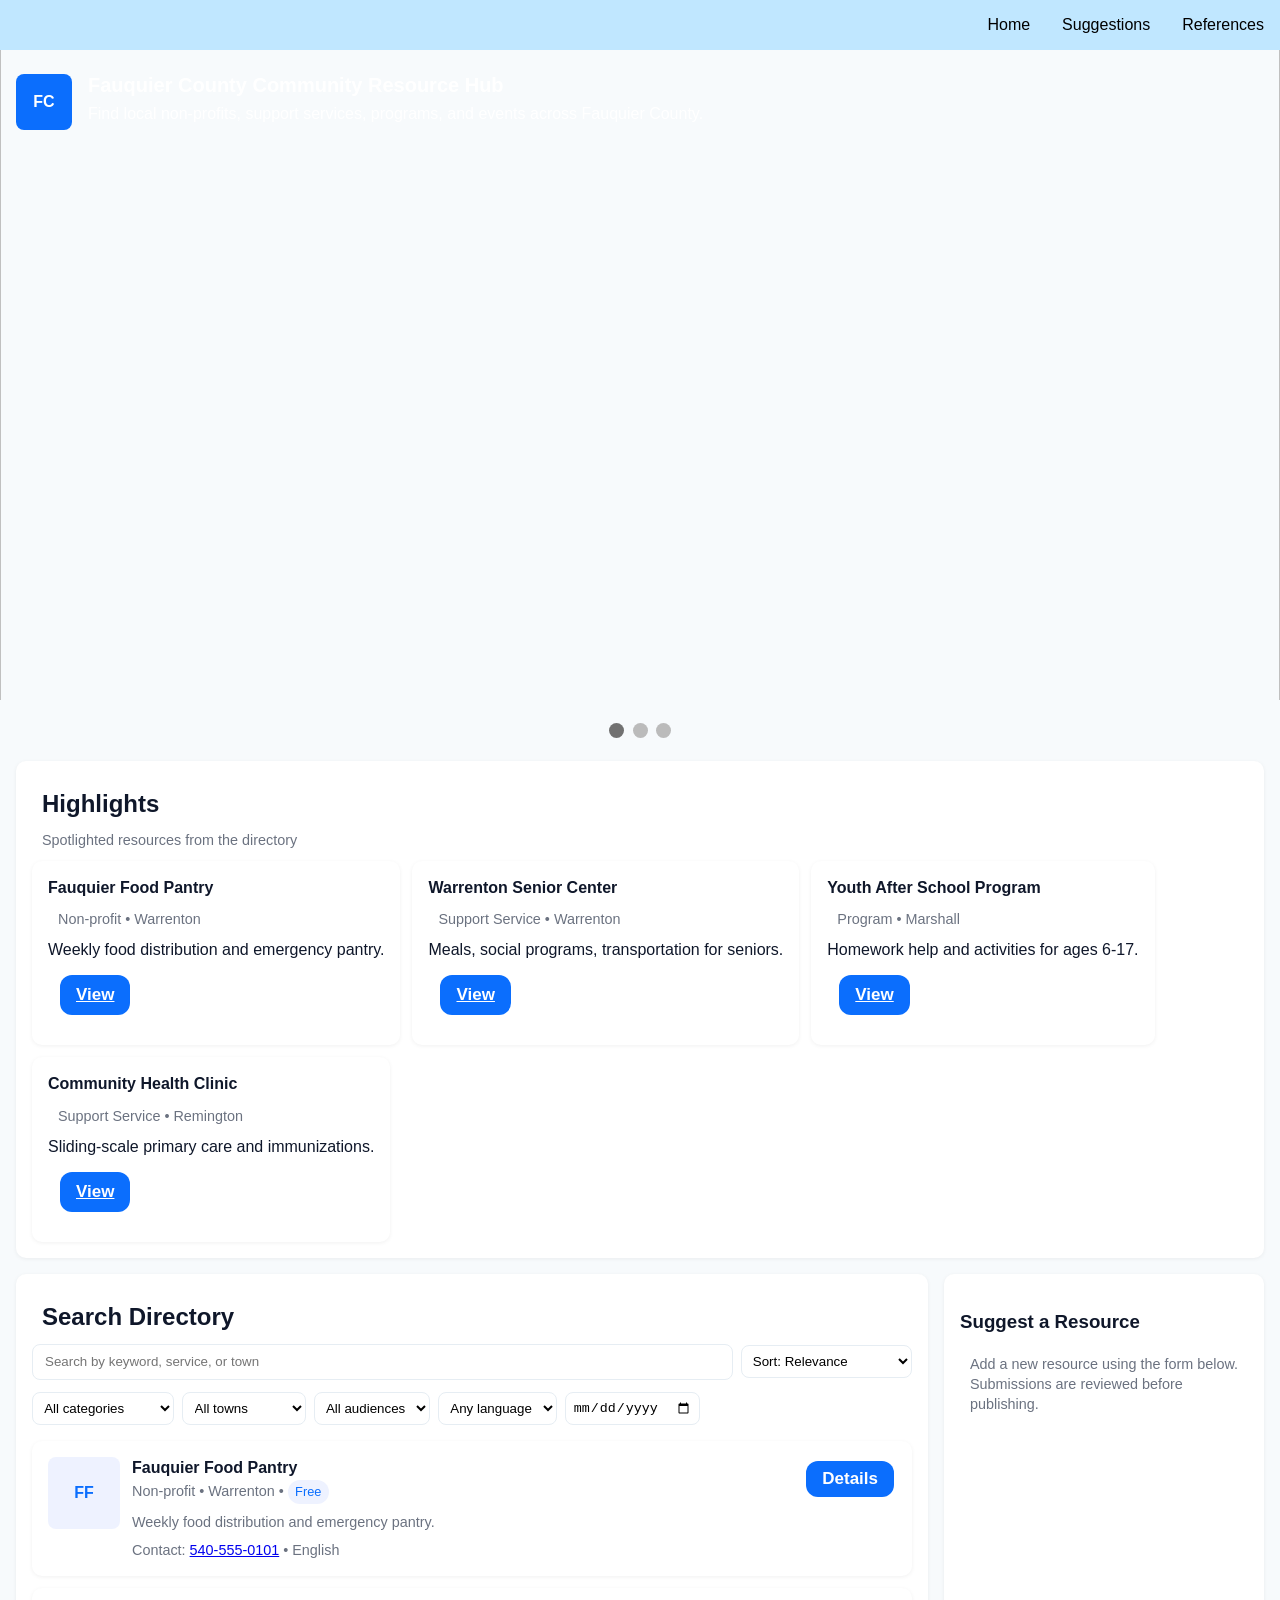
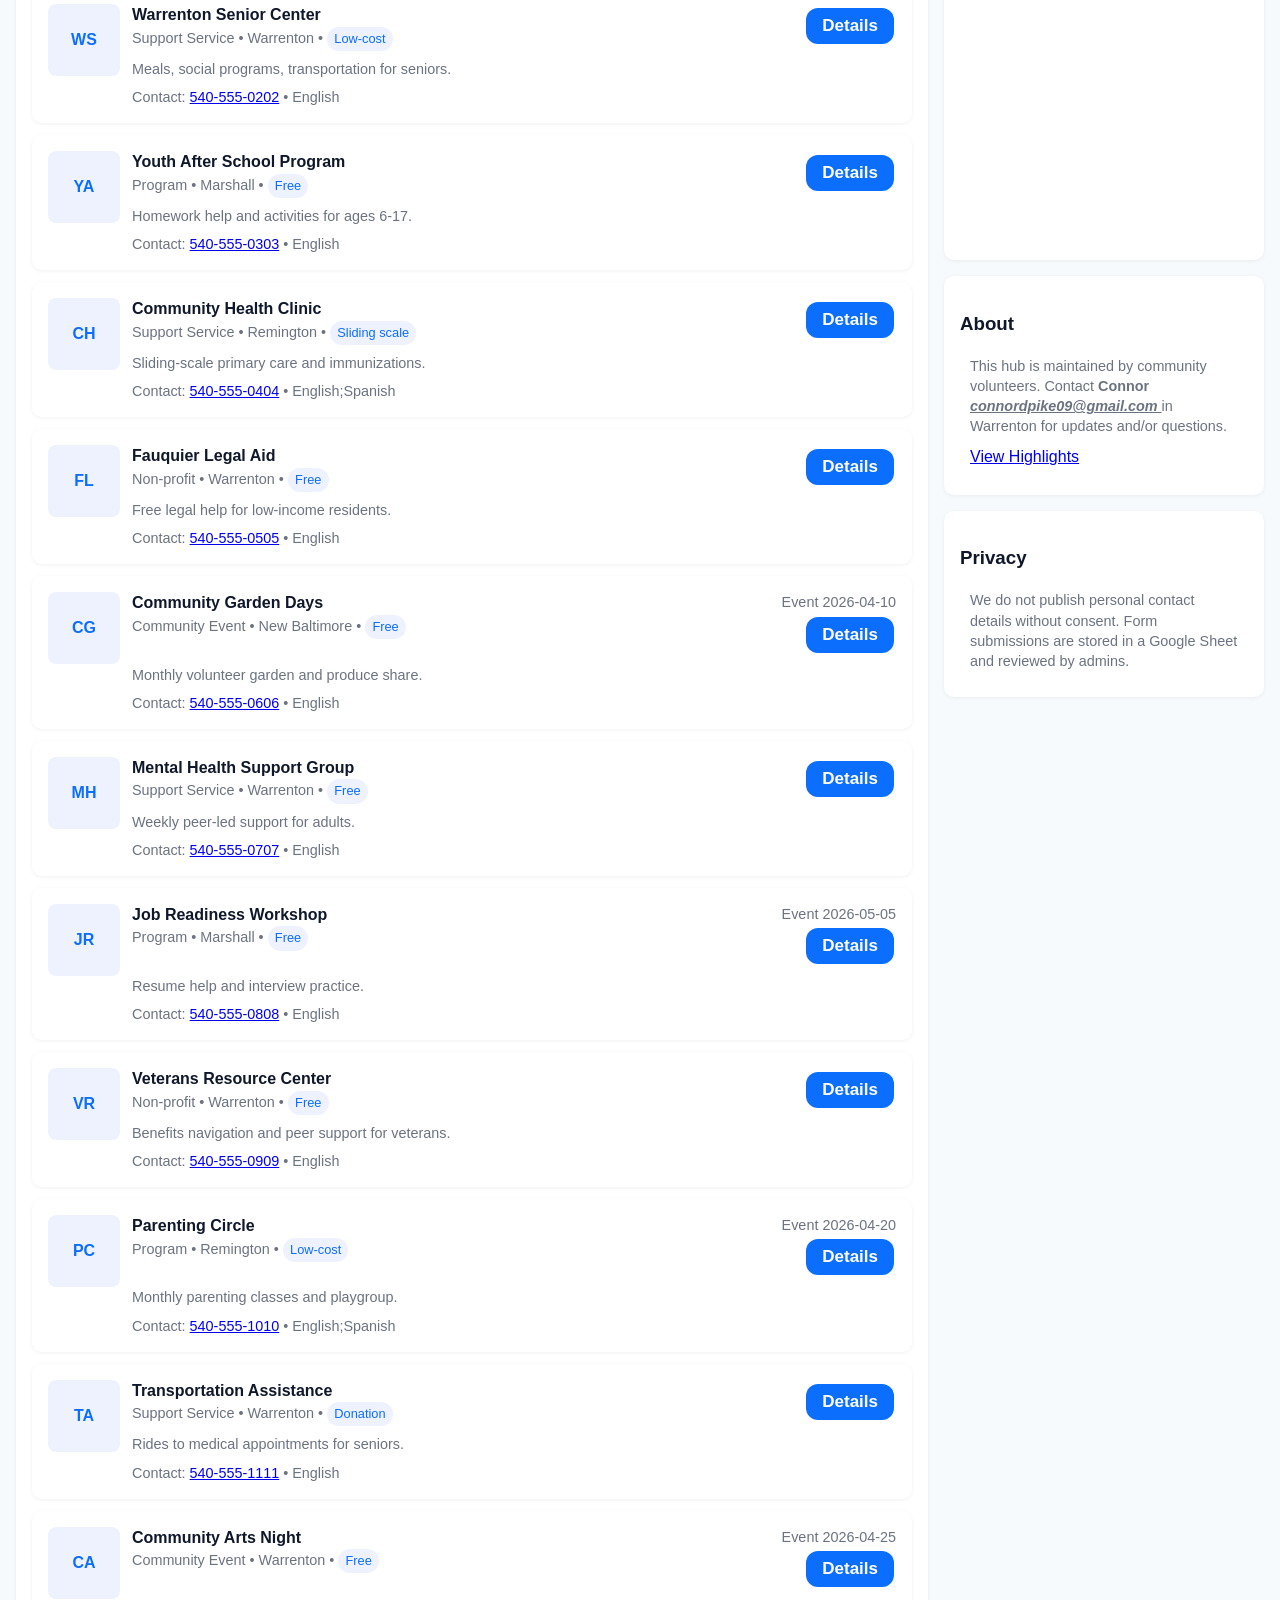
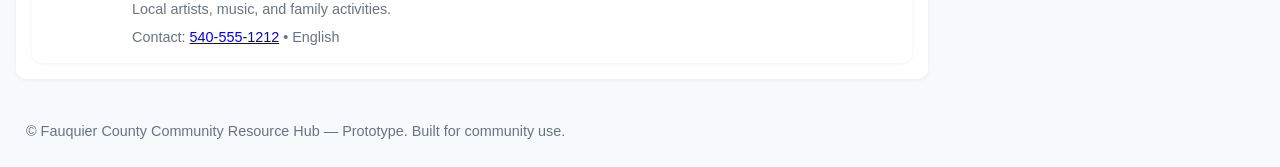
==== index.html @ 09dcc07f "Add files via upload" ====
<html lang="en">
<head>
  <meta charset="utf-8" />
  <meta name="viewport" content="width=device-width,initial-scale=1" />
  <title>Fauquier County Community Resource Hub</title>
  <meta name="description" content="Directory of non-profits, support services, programs, and events in Fauquier County, VA." />
  <link rel="stylesheet" type="text/css" href="styles.css">


  <!-- Structured Data for one highlighted LocalBusiness and an Event example -->
  <script type="application/ld+json">
  {
    "@context":"https://schema.org",
    "@graph":[
      {"@type":"WebSite","url":"https://example.org","name":"Fauquier County Community Resource Hub"},
      {"@type":"LocalBusiness","name":"Fauquier Food Pantry","address":{"@type":"PostalAddress","addressLocality":"Warrenton","addressRegion":"VA"},"telephone":"+1-540-555-0101"}
    ]
  }
  </script>
</head>
<body>
  


<body class="navbar">

<ul class="navbarul">
  <li><a href="ref.html">References</a></li>
  <li><a href="suggestions.html">Suggestions</a></li>
  <li><a href="index.html">Home</a></li>
</ul>


</body>

<!--
<button class="button button1">View</button
-->


  <a class="skip" href="#main">Skip to main content</a>
  <header>
    <div class="container brand" role="banner">
      <div class="logo" aria-hidden="true">FC</div>
      <div>
        <h1>Fauquier County Community Resource Hub</h1>
        <p class="lead">Find local non-profits, support services, programs, and events across Fauquier County.</p>
      </div>
    </div>
  </header>
<!-- Slideshow -->
<div class="slideshow-container">
<div class="slides fade">
  <img src="https://res-console.cloudinary.com/dkpcthobg/thumbnails/v1/image/upload/v1777328068/Y291bnRfMV9rOXB4cTU=/drilldown" style="width:100%">
  <div class="text">Caption Text</div>
</div>

<div class="slides fade">
  <img src="https://res-console.cloudinary.com/dkpcthobg/thumbnails/v1/image/upload/v1777328069/Y291bnRfM19pczMybnQ=/drilldown" style="width:100%">
  <div class="text">Caption Two</div>
</div>

<div class="slides fade">
  <img src="https://res-console.cloudinary.com/dkpcthobg/thumbnails/v1/image/upload/v1777328069/Y291bnRfMl9xcGkxY2c=/drilldown" style="width:100%">
  <div class="text">Caption Three</div>
</div>

</div>
<br>

<div style="text-align:center">
  <span class="dot"></span> 
  <span class="dot"></span> 
  <span class="dot"></span> 
</div>

<script type= "text/javascript" src="script.js"></script>
<!------------------->
  <main id="main" class="container" role="main">
    <!-- Highlight Section -->
    <section aria-labelledby="highlights" class="card" style="margin-bottom:1rem">
      <h2 id="highlights">Highlights</h2>
      <p class="meta">Spotlighted resources from the directory</p>
      <div class="highlight-row" id="highlightRow" aria-live="polite"></div>
    </section>

    <div class="grid">
      <!-- Left: Directory -->
      <div>
        <section class="card" aria-labelledby="searchTitle">
          <h2 id="searchTitle">Search Directory</h2>
          <div class="search-row" role="search" aria-label="Search resources">
            <input id="searchInput" type="search" placeholder="Search by keyword, service, or town" aria-label="Search resources" />
            <div class="sort-row">
              <label for="sortSelect" class="visually-hidden">Sort by</label>
              <select id="sortSelect" aria-label="Sort results">
                <option value="relevance">Sort: Relevance</option>
                <option value="newest">Sort: Newest</option>
                <option value="upcoming">Sort: Upcoming events</option>
              </select>
            </div>
          </div>

          <div class="filters" aria-hidden="false" id="filters">
            <label class="visually-hidden" for="categoryFilter">Category</label>
            <select id="categoryFilter" aria-label="Filter by category">
              <option value="">All categories</option>
            </select>

            <label class="visually-hidden" for="townFilter">Town</label>
            <select id="townFilter" aria-label="Filter by town">
              <option value="">All towns</option>
            </select>

            <label class="visually-hidden" for="audienceFilter">Audience</label>
            <select id="audienceFilter" aria-label="Filter by audience">
              <option value="">All audiences</option>
              <option value="Families">Families</option>
              <option value="Seniors">Seniors</option>
              <option value="Youth">Youth</option>
            </select>

            <label class="visually-hidden" for="languageFilter">Language</label>
            <select id="languageFilter" aria-label="Filter by language">
              <option value="">Any language</option>
              <option value="English">English</option>
              <option value="Spanish">Spanish</option>
            </select>

            <label class="visually-hidden" for="dateFilter">Event date</label>
            <input id="dateFilter" type="date" aria-label="Filter by event date" />
          </div>

          <div id="results" class="results" aria-live="polite"></div>
          <div id="noResults" class="empty" hidden>No resources match your search.</div>
        </section>

        <!-- Resource detail modal (simple) -->
        <div id="detailModal" class="card" role="dialog" aria-modal="true" aria-hidden="true" style="display:none;margin-top:1rem">
          <button id="closeDetail" class="cta" style="background:#e2e8f0;color:#0b6efd">Close</button>
          <div id="detailContent" style="margin-top:.75rem"></div>
        </div>
      </div>

      <!-- Right: Sidebar -->
      <aside class="sidebar">
        <section class="card" aria-labelledby="submitTitle">
          <h3 id="submitTitle">Suggest a Resource</h3>
          <p class="meta">Add a new resource using the form below. Submissions are reviewed before publishing.</p>
          <iframe title="Suggest a resource form" src="https://docs.google.com/forms/d/e/1FAIpQLSen1qCsOibWEckjtG_W7qhlLWphPLWsk9jWWes9sHTEvv5N8A/viewform?usp=headerembedded=true" width="100%" height="420" frameborder="0" marginheight="0" marginwidth="0">Loading…</iframe>
        </section>

        <section class="card" style="margin-top:1rem" aria-labelledby="aboutTitle">
          <h3 id="aboutTitle">About</h3>
          <p class="meta">This hub is maintained by community volunteers. Contact <strong>Connor</strong> <i> <b> <u> connordpike09@gmail.com </u> </b> </i> in Warrenton for updates and/or questions.</p>
          <p><a class="cta" href="#highlights">View Highlights</a></p>
        </section>

        <section class="card" style="margin-top:1rem" aria-labelledby="privacyTitle">
          <h3 id="privacyTitle">Privacy</h3>
          <p class="meta">We do not publish personal contact details without consent. Form submissions are stored in a Google Sheet and reviewed by admins.</p>
        </section>
      </aside>
    </div>
  </main>

  <footer class="container" role="contentinfo">
    <p>© Fauquier County Community Resource Hub — Prototype. Built for community use.</p>
  </footer>

  <script>
    // Seed data: 12 resources across categories. Each item: id,title,category,town,description,contact,language,cost,audience,date,eventFlag,highlight
    const resources = [
      {id:1,title:"Fauquier Food Pantry",category:"Non-profit",town:"Warrenton",description:"Weekly food distribution and emergency pantry.",contact:"540-555-0101",language:"English",cost:"Free",audience:"Families",date:"",event:false,highlight:true},
      {id:2,title:"Warrenton Senior Center",category:"Support Service",town:"Warrenton",description:"Meals, social programs, transportation for seniors.",contact:"540-555-0202",language:"English",cost:"Low-cost",audience:"Seniors",date:"",event:false,highlight:true},
      {id:3,title:"Youth After School Program",category:"Program",town:"Marshall",description:"Homework help and activities for ages 6-17.",contact:"540-555-0303",language:"English",cost:"Free",audience:"Youth",date:"",event:false,highlight:true},
      {id:4,title:"Community Health Clinic",category:"Support Service",town:"Remington",description:"Sliding-scale primary care and immunizations.",contact:"540-555-0404",language:"English;Spanish",cost:"Sliding scale",audience:"All",date:"",event:false,highlight:true},
      {id:5,title:"Fauquier Legal Aid",category:"Non-profit",town:"Warrenton",description:"Free legal help for low-income residents.",contact:"540-555-0505",language:"English",cost:"Free",audience:"All",date:"",event:false,highlight:false},
      {id:6,title:"Community Garden Days",category:"Community Event",town:"New Baltimore",description:"Monthly volunteer garden and produce share.",contact:"540-555-0606",language:"English",cost:"Free",audience:"All",date:"2026-04-10",event:true,highlight:false},
      {id:7,title:"Mental Health Support Group",category:"Support Service",town:"Warrenton",description:"Weekly peer-led support for adults.",contact:"540-555-0707",language:"English",cost:"Free",audience:"Adults",date:"",event:false,highlight:false},
      {id:8,title:"Job Readiness Workshop",category:"Program",town:"Marshall",description:"Resume help and interview practice.",contact:"540-555-0808",language:"English",cost:"Free",audience:"Adults",date:"2026-05-05",event:true,highlight:false},
      {id:9,title:"Veterans Resource Center",category:"Non-profit",town:"Warrenton",description:"Benefits navigation and peer support for veterans.",contact:"540-555-0909",language:"English",cost:"Free",audience:"Veterans",date:"",event:false,highlight:false},
      {id:10,title:"Parenting Circle",category:"Program",town:"Remington",description:"Monthly parenting classes and playgroup.",contact:"540-555-1010",language:"English;Spanish",cost:"Low-cost",audience:"Families",date:"2026-04-20",event:true,highlight:false},
      {id:11,title:"Transportation Assistance",category:"Support Service",town:"Warrenton",description:"Rides to medical appointments for seniors.",contact:"540-555-1111",language:"English",cost:"Donation",audience:"Seniors",date:"",event:false,highlight:false},
      {id:12,title:"Community Arts Night",category:"Community Event",town:"Warrenton",description:"Local artists, music, and family activities.",contact:"540-555-1212",language:"English",cost:"Free",audience:"All",date:"2026-04-25",event:true,highlight:false}
    ];

    // Populate filters
    const categoryFilter = document.getElementById('categoryFilter');
    const townFilter = document.getElementById('townFilter');
    const audienceFilter = document.getElementById('audienceFilter');
    const languageFilter = document.getElementById('languageFilter');
    const dateFilter = document.getElementById('dateFilter');
    const searchInput = document.getElementById('searchInput');
    const resultsEl = document.getElementById('results');
    const noResults = document.getElementById('noResults');
    const sortSelect = document.getElementById('sortSelect');
    const highlightRow = document.getElementById('highlightRow');
    const detailModal = document.getElementById('detailModal');
    const detailContent = document.getElementById('detailContent');
    const closeDetail = document.getElementById('closeDetail');

    function uniqueValues(key){
      return [...new Set(resources.map(r=>r[key]).filter(Boolean))].sort();
    }
    function populateSelect(sel, values){
      values.forEach(v=>{
        const opt=document.createElement('option'); opt.value=v; opt.textContent=v; sel.appendChild(opt);
      });
    }
    populateSelect(categoryFilter, uniqueValues('category'));
    populateSelect(townFilter, uniqueValues('town'));

    // Render highlights
    function renderHighlights(){
      highlightRow.innerHTML='';
      const highlights = resources.filter(r=>r.highlight).slice(0,6);
      highlights.forEach(h=>{
        const div=document.createElement('div'); div.className='card highlight';
        div.innerHTML = `<strong>${h.title}</strong><p class="meta">${h.category} • ${h.town}</p><p style="margin:.5rem 0">${h.description}</p><p><a href="" class="button button1" data-id="${h.id}">View</a></p>`;
        highlightRow.appendChild(div);
      });
    }

    // Render results
    function renderResults(list){
      resultsEl.innerHTML='';
      if(!list.length){ noResults.hidden=false; return; } else { noResults.hidden=true; }
      list.forEach(r=>{
        const div=document.createElement('div'); div.className='card resource';
        div.innerHTML = `<div class="thumb" aria-hidden="true">${r.title.split(' ').slice(0,2).map(s=>s[0]).join('')}</div>
          <div style="flex:1">
            <div style="display:flex;justify-content:space-between;align-items:start">
              <div>
                <strong>${r.title}</strong>
                <div class="meta">${r.category} • ${r.town} • <span class="tag">${r.cost}</span></div>
              </div>
              <div style="text-align:right">
                ${r.event ? `<div class="meta">Event ${r.date}</div>` : ''}
                <button class="button button1" data-id="${r.id}">Details</button> 
              </div>
            </div>
            <p style="margin:.5rem 0" class="meta">${r.description}</p>
            <div class="meta">Contact: <a href="tel:${r.contact}">${r.contact}</a> • ${r.language}</div>
          </div>`;
        resultsEl.appendChild(div);
      });
    }

    // Filtering logic
    function filterAndSort(){
      const q = searchInput.value.trim().toLowerCase();
      const cat = categoryFilter.value;
      const town = townFilter.value;
      const aud = audienceFilter.value;
      const lang = languageFilter.value;
      const date = dateFilter.value;
      let list = resources.filter(r=>{
        // text match
        const text = (r.title+' '+r.description+' '+r.category+' '+r.town+' '+r.language).toLowerCase();
        const textMatch = q ? text.includes(q) : true;
        const catMatch = cat ? r.category===cat : true;
        const townMatch = town ? r.town===town : true;
        const audMatch = aud ? r.audience===aud : true;
        const langMatch = lang ? r.language.includes(lang) : true;
        const dateMatch = date ? (r.event && r.date===date) : true;
        return textMatch && catMatch && townMatch && audMatch && langMatch && dateMatch;
      });

      // sort
      const sort = sortSelect.value;
      if(sort==='newest'){ list = list.slice().reverse(); }
      if(sort==='upcoming'){ list = list.slice().filter(r=>r.event).sort((a,b)=> (a.date||'').localeCompare(b.date||'')); }

      renderResults(list);
    }

    // Event delegation for details
    resultsEl.addEventListener('click', e=>{
      const btn = e.target.closest('button');
      if(!btn) return;
      const id = Number(btn.dataset.id);
      openDetail(id);
    });
    highlightRow.addEventListener('click', e=>{
      const a = e.target.closest('a');
      if(!a) return;
      const id = Number(a.dataset.id);
      openDetail(id);
      e.preventDefault();
    });

    function openDetail(id){
      const r = resources.find(x=>x.id===id);
      if(!r) return;
      detailContent.innerHTML = `
        <h3>${r.title}</h3>
        <p class="meta">${r.category} • ${r.town} • ${r.cost}</p>
        <p>${r.description}</p>
        <p class="meta">Contact: <a href="tel:${r.contact}">${r.contact}</a></p>
        ${r.event ? `<p class="meta">Event date: ${r.date}</p>` : ''}
        <div style="margin-top:.5rem">
          <a class="cta" href="https://www.google.com/maps/search/${encodeURIComponent(r.town+' '+r.title)}" target="_blank" rel="noopener">Open map</a>
          <a class="cta" style="background:#10b981;margin-left:.5rem" href="mailto:?subject=${encodeURIComponent('Resource: '+r.title)}&body=${encodeURIComponent(r.title+' - '+r.description)}">Share</a>
        </div>
      `;
      detailModal.style.display='block';
      detailModal.setAttribute('aria-hidden','false');
      detailModal.scrollIntoView({behavior:'smooth'});
    }
    closeDetail.addEventListener('click', ()=>{
      detailModal.style.display='none';
      detailModal.setAttribute('aria-hidden','true');
    });

    // Wire inputs
    [searchInput,categoryFilter,townFilter,audienceFilter,languageFilter,dateFilter,sortSelect].forEach(el=>{
      el.addEventListener('input', filterAndSort);
      el.addEventListener('change', filterAndSort);
    });

    // Initial render
    renderHighlights();
    filterAndSort();

    // Accessibility: keyboard focus for results
    document.addEventListener('keydown', e=>{
      if(e.key==='/' && document.activeElement.tagName!=='INPUT'){ e.preventDefault(); searchInput.focus(); }
      if(e.key==='Escape'){ detailModal.style.display='none'; detailModal.setAttribute('aria-hidden','true'); }
    });

    // Simple analytics placeholder (replace with GA snippet if desired)
    console.log('Prototype loaded: Fauquier County Resource Hub');

    // NOTE: For admin workflow, connect the Google Form responses sheet to a simple review process.
  </script>
</body>
</html>
---- styles.css ----
:root{
  --bg:#f7fafc; --card:#fff; --accent:#0b6efd; --muted:#6b7280; --radius:10px;
      font-family:Inter,system-ui,-apple-system,Segoe UI,Roboto,"Helvetica Neue",Arial;
      color:#0f172a;
}

.pdf{
  top:50px;
  position:relative;
}


body{
  margin:0;
  background:var(--bg);
  line-height:1.4;
}
    

    
.container{
  margin:0 auto;
  padding:1rem;
}
    
.brand{
  display:flex;
  gap:1rem;
  align-items:center;
  position:absolute;
  z-index: 9999;
  top:55px;
  
}
    
.logo{
  width:56px;height:56px;
  border-radius:8px;
  background:var(--accent);
  display:flex;
  align-items:center;
  justify-content:center;
  color:#fff;
  font-weight:700;
  
}
    
h1{
  font-size:1.25rem;
  margin:0;
  color: white;
  
}
    
p.lead{
  margin:.25rem 0 .5rem;
  color:white;
  
}
    
main{
  padding:1rem 0;
  
}
    
.grid{
  display:grid;
  grid-template-columns:1fr 320px;
  gap:1rem;
  
}
    
@media(max-width:900px){.grid{grid-template-columns:1fr} .sidebar{order:2}}
    
.card{
  background:var(--card);
  padding:1rem;
  border-radius:var(--radius);
  box-shadow:0 1px 4px rgba(2,6,23,.06);
  
}
.cardtwo{
  background:var(--card);
  padding:1rem;
  border-radius:var(--radius);
  box-shadow:0 1px 10px rgba(2,6,23,.06);
}
    
.search-row{
  display:flex;gap:.5rem;
  align-items:center;
  
}
    
.search-row input[type="search"]{
  flex:1;
  padding:.6rem .75rem;
  border-radius:8px;
  border:1px solid #e6edf3;
  
}
    
.filters{
  display:flex;
  flex-wrap:wrap;gap:.5rem;margin-top:.75rem;
  
}
    
select,multi-select,input[type="date"]{
  padding:.45rem;
  border-radius:8px;
  border:1px solid #e6edf3;
  background:#fff;
  
}
    
.results{
  margin-top:1rem;
  display:grid;gap:.75rem;
  
}
  
.resource{
  display:flex;gap:.75rem;
  align-items:flex-start;
  
}
    
.thumb{
  width:72px;
  height:72px;
  border-radius:8px;
  background:#eef2ff;
  flex-shrink:0;
  display:flex;
  align-items:center;
  justify-content:center;
  color:var(--accent);
  font-weight:600;
  
}
    
.meta{
  font-size:.9rem;
  color:var(--muted);
  
}
    
.highlight-row{
  display:flex;gap:.75rem;
  flex-wrap:wrap
  
}
    
.highlight
    
.cta{
  display:inline-block;
  padding:.45rem .6rem;
  background:var(--accent);
  color:#fff;
  border-radius:8px;
  text-decoration:none;
  font-weight:600;
  
}
    
footer{
  padding:1rem 0;
  color:var(--muted);
  font-size:.9rem;
  
}
    
.skip{
  position:absolute;
  left:-999px;
  top:auto;
  width:1px;
  height:1px;
  overflow:hidden;
  
}
    
.skip:focus{
  left:1rem;
  top:1rem;
  width:auto;
  height:auto;
  background:#fff;
  padding:.5rem;
  border-radius:6px;
  box-shadow:0 2px 8px rgba(2,6,23,.12);
  
}
    
.visually-hidden{
  position:absolute;
  left:-9999px;
  
}
    
.sort-row{
  display:flex;gap:.5rem;
  align-items:center;
  
}
    
.empty{
  padding:1rem;
  border-radius:8px;
  background:#fff;
  text-align:center;
  color:var(--muted);
  
}
    /* small tweaks */
.tag{
  display:inline-block;
  background:#eef2ff;
  color:var(--accent);
  padding:.2rem .45rem;
  border-radius:999px;
  font-size:.8rem;
  margin-right:.35rem;
  
}


* {box-sizing: border-box;}
body {font-family: Verdana, sans-serif;}
.slides {
  display: none;
  position: relative;
  margin: 0 auto;
}
img {
  vertical-align: middle;

  
}


.slideshow-container {

  background-size:cover;
  position: relative;
  margin: 0 auto;
  top:0px;
  overflow:hidden;
  max-height:700px;
  
  
}

.button{
  background:var(--accent);
  border: none;
  padding: 8px 16px;
  text-align: center;
  display: inline-block;
  font-size:17px;
  font-weight: 600;
  margin:4px 2px;
  transition-duration: 0.4s;
  cursor: pointer;
  color: white;
  border-radius: 12px
  
}


.button1:hover {
  background-color: #003ecf;
  color: white;
}


.text {
  color: #f2f2f2;
  font-size: 15px;
  padding: 8px 12px;
  position: relative;
  bottom: 0px;
  width: 100%;
  background-color:linear-gradient(90deg,#0b6efd22,#0b6efd11); height: 50px;
  text-align: center;
}


.numbertext {
  color: #f2f2f2;
  font-size: 22px;
  padding: 8px 12px;
  position: absolute:
  z-index: 7777;
}


.dot {
  height: 15px;
  width: 15px;
  margin: 0 2px;
  background-color: #bbb;
  border-radius: 50%;
  transition: background-color 0.6s ease;
  position: relative;
  z-index: 10000;
  display: inline-block;
}

.active {
  background-color: #717171;
}


.fade {
  animation-name: fade;
  animation-duration: 1.5s;
}

@keyframes fade {
  from {opacity: .4} 
  to {opacity: 1}
}


@media only screen and (max-width: 300px) {
  .text {font-size: 11px}
}
/* navbar */
.navbar {
  z-index: 100000;

}

h2, p {
  margin: 10px;
}

ul {
  list-style-type: none;
  margin: 0;
  padding: 0;
  overflow: hidden;
  position:fixed;
  right:0;
  top:0;
  width:100%;
  background:#C0E7FF;
    z-index: 100000;
}

ul li {
  float: right;
}

ul li a {
  display: block;
  color: black;
  text-align: center;
  padding: 14px 16px;
  text-decoration: none;
}

ul li a:hover {
  background-color: white;
}


/* CODE DOES NOT IMPLEMENT CORRECTLY

@font-face {
  font-family: 'Inter';
  font-style: normal;
  font-weight: 400;
  font-display: swap;
  src: url(https://fonts.gstatic.com/s/inter/v20/UcC73FwrK3iLTeHuS_nVMrMxCp50SjIa2JL7SUc.woff2) format('woff2');
  unicode-range: U+0460-052F, U+1C80-1C8A, U+20B4, U+2DE0-2DFF, U+A640-A69F, U+FE2E-FE2F;
}

@font-face {
  font-family: 'Inter';
  font-style: normal;
  font-weight: 400;
  font-display: swap;
  src: url(https://fonts.gstatic.com/s/inter/v20/UcC73FwrK3iLTeHuS_nVMrMxCp50SjIa0ZL7SUc.woff2) format('woff2');
  unicode-range: U+0301, U+0400-045F, U+0490-0491, U+04B0-04B1, U+2116;
}

@font-face {
  font-family: 'Inter';
  font-style: normal;
  font-weight: 400;
  font-display: swap;
  src: url(https://fonts.gstatic.com/s/inter/v20/UcC73FwrK3iLTeHuS_nVMrMxCp50SjIa2ZL7SUc.woff2) format('woff2');
  unicode-range: U+1F00-1FFF;
}

@font-face {
  font-family: 'Inter';
  font-style: normal;
  font-weight: 400;
  font-display: swap;
  src: url(https://fonts.gstatic.com/s/inter/v20/UcC73FwrK3iLTeHuS_nVMrMxCp50SjIa1pL7SUc.woff2) format('woff2');
  unicode-range: U+0370-0377, U+037A-037F, U+0384-038A, U+038C, U+038E-03A1, U+03A3-03FF;
}

@font-face {
  font-family: 'Inter';
  font-style: normal;
  font-weight: 400;
  font-display: swap;
  src: url(https://fonts.gstatic.com/s/inter/v20/UcC73FwrK3iLTeHuS_nVMrMxCp50SjIa2pL7SUc.woff2) format('woff2');
  unicode-range: U+0102-0103, U+0110-0111, U+0128-0129, U+0168-0169, U+01A0-01A1, U+01AF-01B0, U+0300-0301, U+0303-0304, U+0308-0309, U+0323, U+0329, U+1EA0-1EF9, U+20AB;
}

@font-face {
  font-family: 'Inter';
  font-style: normal;
  font-weight: 400;
  font-display: swap;
  src: url(https://fonts.gstatic.com/s/inter/v20/UcC73FwrK3iLTeHuS_nVMrMxCp50SjIa25L7SUc.woff2) format('woff2');
  unicode-range: U+0100-02BA, U+02BD-02C5, U+02C7-02CC, U+02CE-02D7, U+02DD-02FF, U+0304, U+0308, U+0329, U+1D00-1DBF, U+1E00-1E9F, U+1EF2-1EFF, U+2020, U+20A0-20AB, U+20AD-20C0, U+2113, U+2C60-2C7F, U+A720-A7FF;
}

@font-face {
  font-family: 'Inter';
  font-style: normal;
  font-weight: 400;
  font-display: swap;
  src: url(https://fonts.gstatic.com/s/inter/v20/UcC73FwrK3iLTeHuS_nVMrMxCp50SjIa1ZL7.woff2) format('woff2');
  unicode-range: U+0000-00FF, U+0131, U+0152-0153, U+02BB-02BC, U+02C6, U+02DA, U+02DC, U+0304, U+0308, U+0329, U+2000-206F, U+20AC, U+2122, U+2191, U+2193, U+2212, U+2215, U+FEFF, U+FFFD;
}

@font-face {
  font-family: 'Inter';
  font-style: normal;
  font-weight: 600;
  font-display: swap;
  src: url(https://fonts.gstatic.com/s/inter/v20/UcC73FwrK3iLTeHuS_nVMrMxCp50SjIa2JL7SUc.woff2) format('woff2');
  unicode-range: U+0460-052F, U+1C80-1C8A, U+20B4, U+2DE0-2DFF, U+A640-A69F, U+FE2E-FE2F;
}

@font-face {
  font-family: 'Inter';
  font-style: normal;
  font-weight: 600;
  font-display: swap;
  src: url(https://fonts.gstatic.com/s/inter/v20/UcC73FwrK3iLTeHuS_nVMrMxCp50SjIa0ZL7SUc.woff2) format('woff2');
  unicode-range: U+0301, U+0400-045F, U+0490-0491, U+04B0-04B1, U+2116;
}

@font-face {
  font-family: 'Inter';
  font-style: normal;
  font-weight: 600;
  font-display: swap;
  src: url(https://fonts.gstatic.com/s/inter/v20/UcC73FwrK3iLTeHuS_nVMrMxCp50SjIa2ZL7SUc.woff2) format('woff2');
  unicode-range: U+1F00-1FFF;
}

@font-face {
  font-family: 'Inter';
  font-style: normal;
  font-weight: 600;
  font-display: swap;
  src: url(https://fonts.gstatic.com/s/inter/v20/UcC73FwrK3iLTeHuS_nVMrMxCp50SjIa1pL7SUc.woff2) format('woff2');
  unicode-range: U+0370-0377, U+037A-037F, U+0384-038A, U+038C, U+038E-03A1, U+03A3-03FF;
}

@font-face {
  font-family: 'Inter';
  font-style: normal;
  font-weight: 600;
  font-display: swap;
  src: url(https://fonts.gstatic.com/s/inter/v20/UcC73FwrK3iLTeHuS_nVMrMxCp50SjIa2pL7SUc.woff2) format('woff2');
  unicode-range: U+0102-0103, U+0110-0111, U+0128-0129, U+0168-0169, U+01A0-01A1, U+01AF-01B0, U+0300-0301, U+0303-0304, U+0308-0309, U+0323, U+0329, U+1EA0-1EF9, U+20AB;
}


@font-face {
  font-family: 'Inter';
  font-style: normal;
  font-weight: 600;
  font-display: swap;
  src: url(https://fonts.gstatic.com/s/inter/v20/UcC73FwrK3iLTeHuS_nVMrMxCp50SjIa25L7SUc.woff2) format('woff2');
  unicode-range: U+0100-02BA, U+02BD-02C5, U+02C7-02CC, U+02CE-02D7, U+02DD-02FF, U+0304, U+0308, U+0329, U+1D00-1DBF, U+1E00-1E9F, U+1EF2-1EFF, U+2020, U+20A0-20AB, U+20AD-20C0, U+2113, U+2C60-2C7F, U+A720-A7FF;
}


@font-face {
  font-family: 'Inter';
  font-style: normal;
  font-weight: 600;
  font-display: swap;
  src: url(https://fonts.gstatic.com/s/inter/v20/UcC73FwrK3iLTeHuS_nVMrMxCp50SjIa1ZL7.woff2) format('woff2');
  unicode-range: U+0000-00FF, U+0131, U+0152-0153, U+02BB-02BC, U+02C6, U+02DA, U+02DC, U+0304, U+0308, U+0329, U+2000-206F, U+20AC, U+2122, U+2191, U+2193, U+2212, U+2215, U+FEFF, U+FFFD;
}
*/
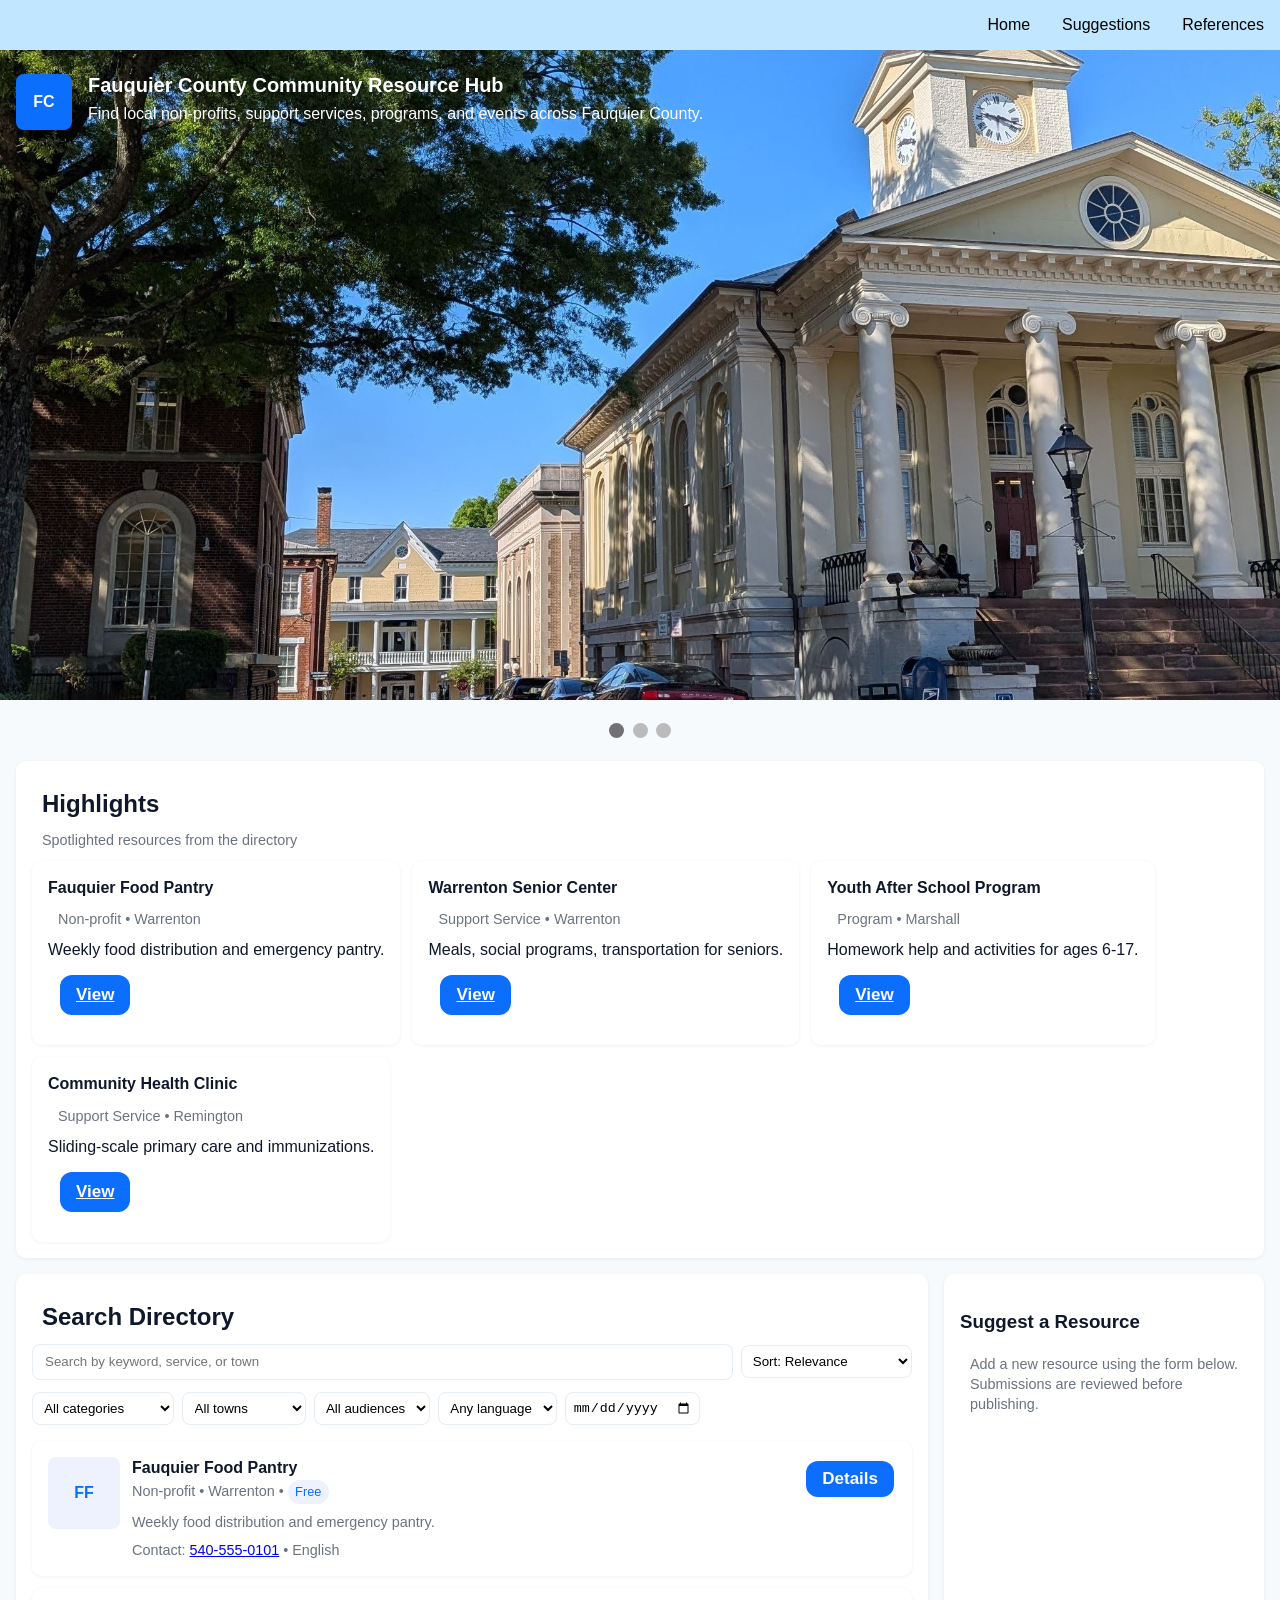
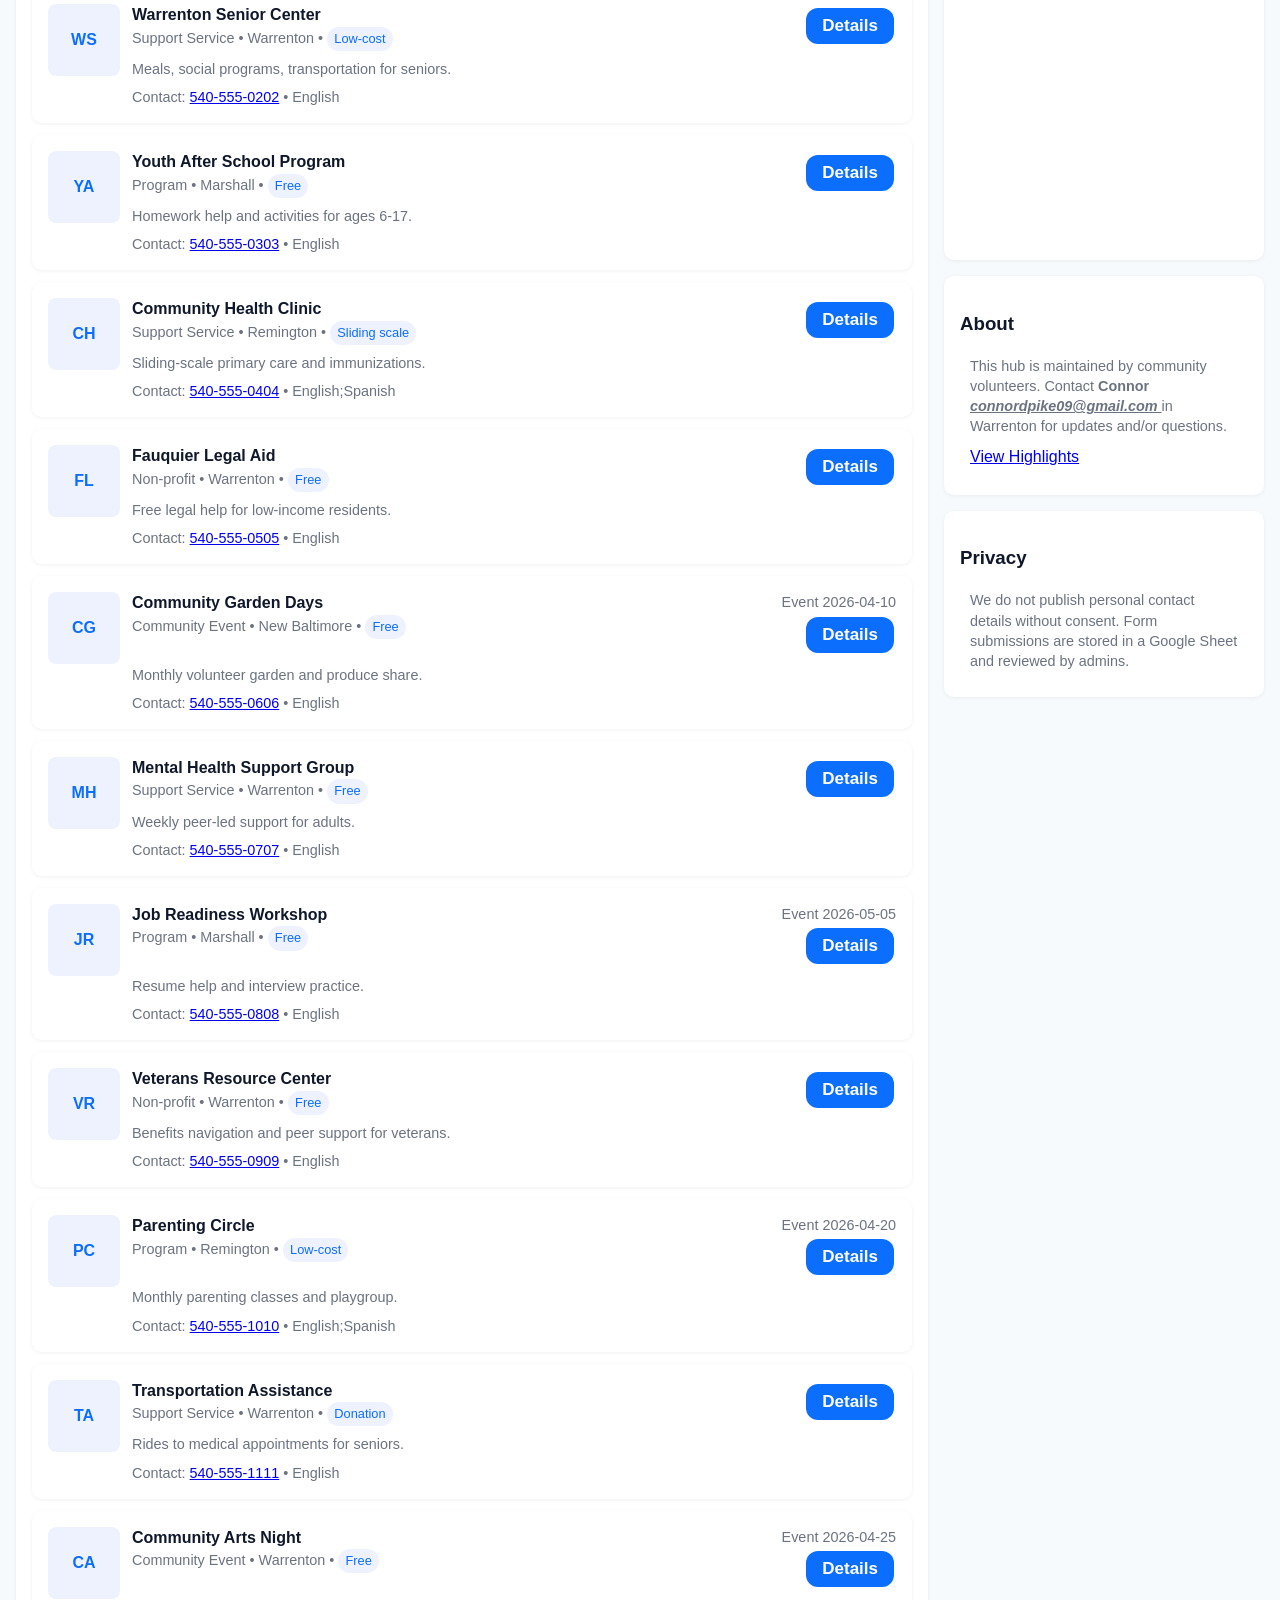
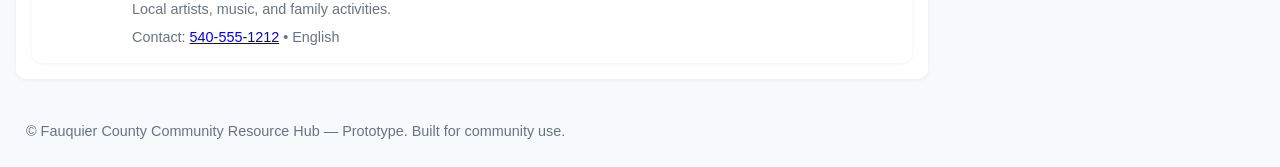
==== commit c2c154e2: "Add files via upload" ====
--- a/index.html
+++ b/index.html
@@ -53,17 +53,17 @@
 <!-- Slideshow -->
 <div class="slideshow-container">
 <div class="slides fade">
-  <img src="https://res-console.cloudinary.com/dkpcthobg/thumbnails/v1/image/upload/v1777328068/Y291bnRfMV9rOXB4cTU=/drilldown" style="width:100%">
+  <img src="images\count 1.jpg" style="width:100%">
   <div class="text">Caption Text</div>
 </div>
 
 <div class="slides fade">
-  <img src="https://res-console.cloudinary.com/dkpcthobg/thumbnails/v1/image/upload/v1777328069/Y291bnRfM19pczMybnQ=/drilldown" style="width:100%">
+  <img src="images\count 2.jpg" style="width:100%">
   <div class="text">Caption Two</div>
 </div>
 
 <div class="slides fade">
-  <img src="https://res-console.cloudinary.com/dkpcthobg/thumbnails/v1/image/upload/v1777328069/Y291bnRfMl9xcGkxY2c=/drilldown" style="width:100%">
+  <img src="images\count 3.jpg" style="width:100%">
   <div class="text">Caption Three</div>
 </div>
 
--- a/styles.css
+++ b/styles.css
@@ -292,7 +292,7 @@
   color: #f2f2f2;
   font-size: 22px;
   padding: 8px 12px;
-  position: absolute:
+  position: absolute;
   z-index: 7777;
 }
 
